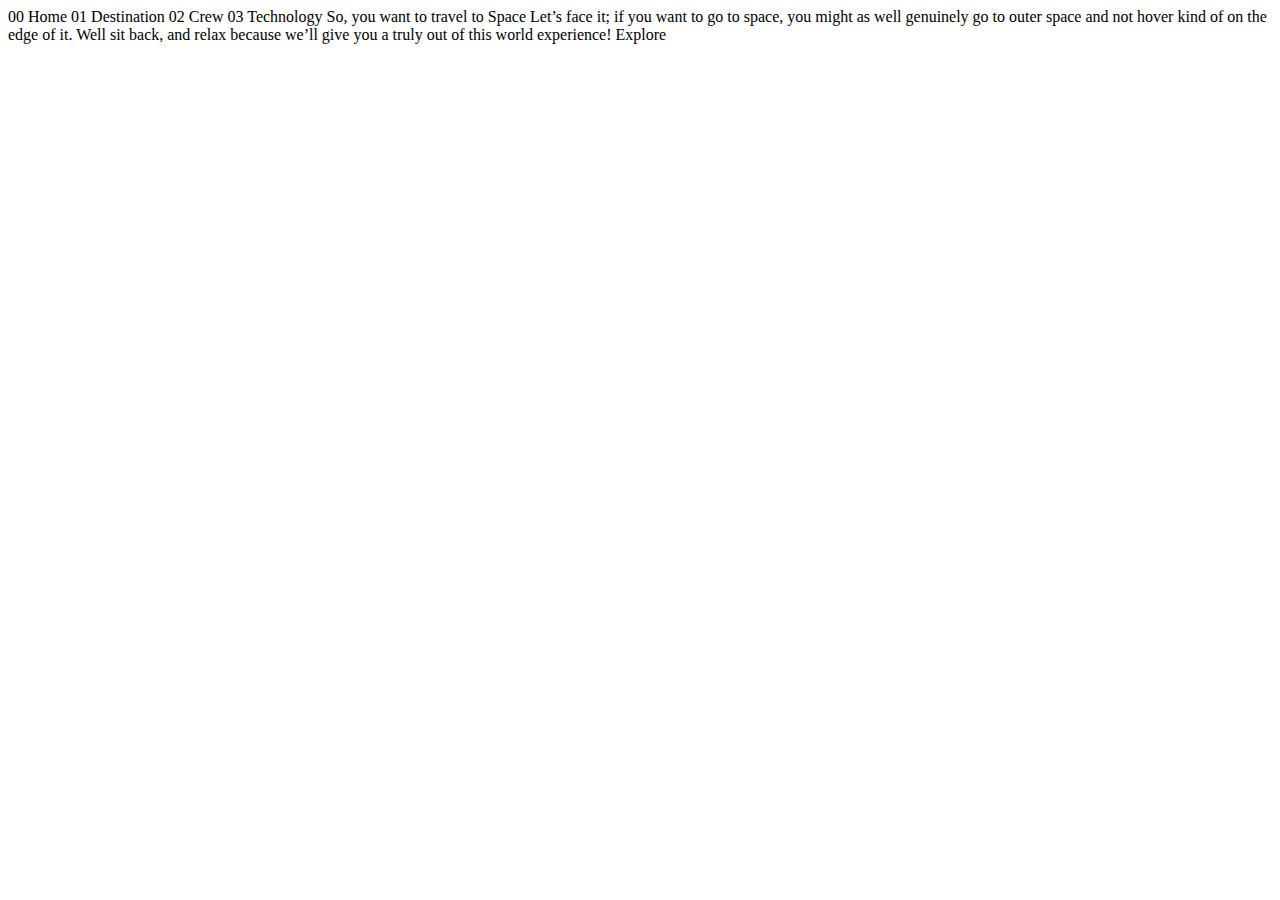
==== index.html @ 138da304 "initial commit" ====
<!DOCTYPE html>
<html lang="en">
<head>
  <meta charset="UTF-8">
  <meta name="viewport" content="width=device-width, initial-scale=1.0">

  <link rel="icon" type="image/png" sizes="32x32" href="./assets/favicon-32x32.png">
  
  <title>Frontend Mentor | Space tourism website</title>
</head>
<body>

  00 Home
  01 Destination
  02 Crew
  03 Technology

  So, you want to travel to
  Space
  Let’s face it; if you want to go to space, you might as well genuinely go to 
  outer space and not hover kind of on the edge of it. Well sit back, and relax 
  because we’ll give you a truly out of this world experience!

  Explore

</body>
</html>
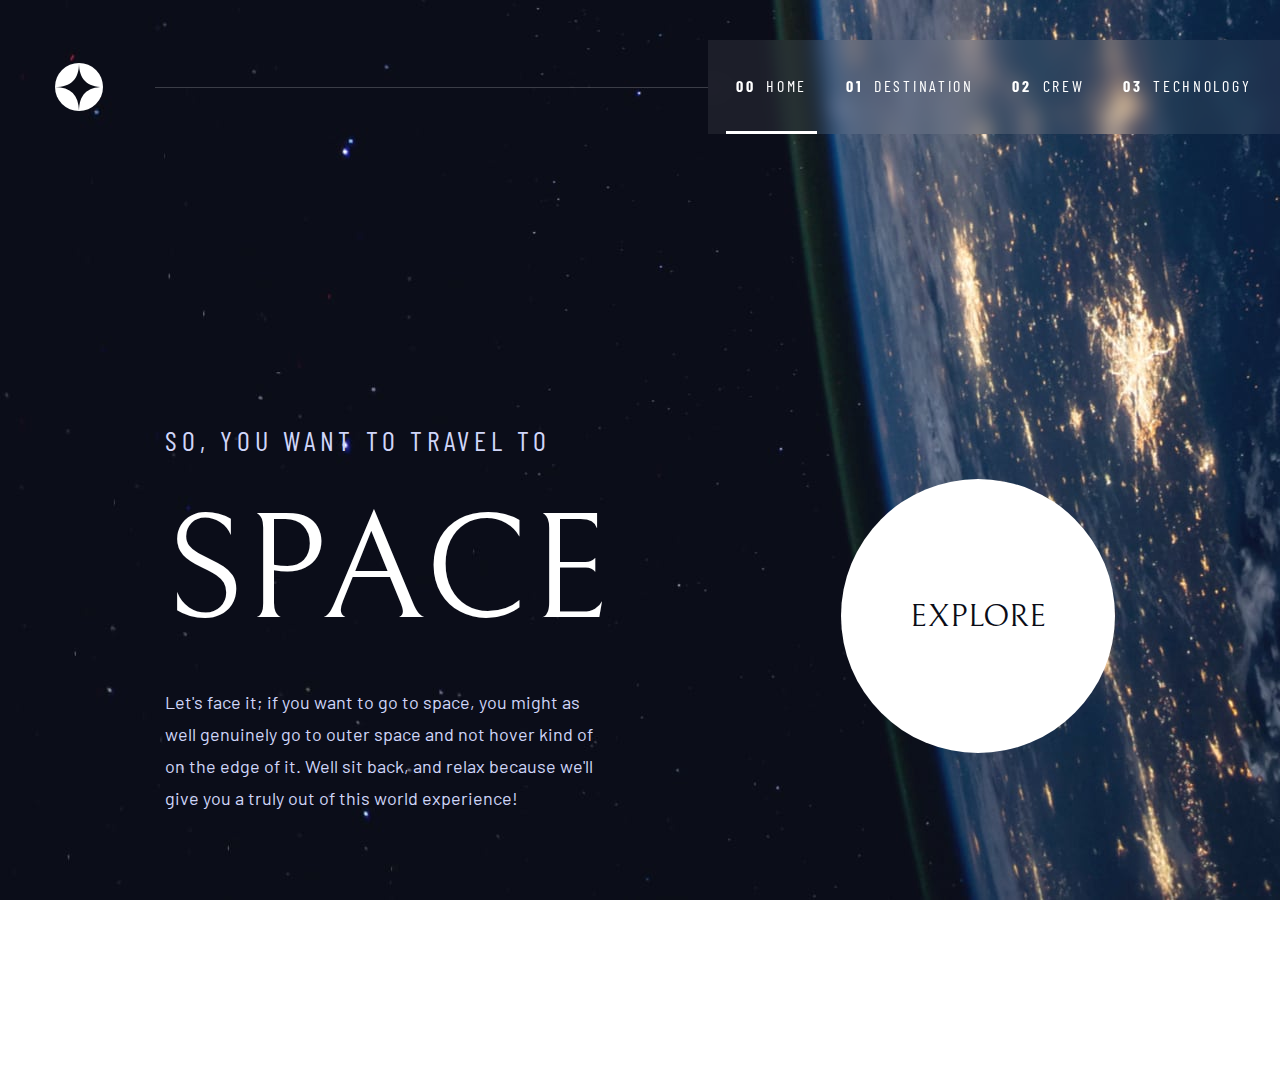
==== commit cf003de1: "index page done + responsiveness" ====
--- a/index.html
+++ b/index.html
@@ -1,27 +1,51 @@
 <!DOCTYPE html>
 <html lang="en">
-<head>
-  <meta charset="UTF-8">
-  <meta name="viewport" content="width=device-width, initial-scale=1.0">
+  <head>
+    <meta charset="UTF-8">
+    <meta name="viewport" content="width=device-width, initial-scale=1.0">
+    <link rel="icon" type="image/png" sizes="32x32" href="./assets/favicon-32x32.png">
+    <link rel="stylesheet" href="css/styles.css">
+    <title>Frontend Mentor | Space tourism website</title>
 
-  <link rel="icon" type="image/png" sizes="32x32" href="./assets/favicon-32x32.png">
-  
-  <title>Frontend Mentor | Space tourism website</title>
-</head>
-<body>
+    <!-- Google Fonts connection -->
+    <link rel="preconnect" href="https://fonts.googleapis.com">
+    <link rel="preconnect" href="https://fonts.gstatic.com" crossorigin>
+    <link href="https://fonts.googleapis.com/css2?family=Barlow+Condensed:wght@400;700&family=Barlow:wght@400;700&family=Bellefair&display=swap" rel="stylesheet">
 
-  00 Home
-  01 Destination
-  02 Crew
-  03 Technology
+    <script src="js/main.js" defer></script>
+  </head>
+  <body class="index-body">
+    <header class="primary-header flex">
+      <a href="index.html">
+        <img class="navlogo" src="assets/shared/logo.svg" alt="Space Tourism Logo">
+      </a>
+      <button class="mobile-nav-toggle" aria-controls="primary-navigation">
+        <span class="sr-only" aria-expanded="false">Menu</span>
+      </button>
+      <nav>
+        <ul class="primary-navigation underline-indicators flex" data-visible="false">
+          <li class="active navlinks"><a href="index.html"><span aria-hidden="true">00</span> Home</a></li>
+          <li class="navlinks"><a href="destination/moon.html"><span aria-hidden="true">01</span> Destination</a></li>
+          <li class="navlinks"><a href="crew/commander.html"><span aria-hidden="true">02</span> Crew</a></li>
+          <li class="navlinks"><a href="technology/technology-vehicle.html"><span aria-hidden="true">03</span> Technology</a></li>
+        </ul>
+      </nav>
+    </header>
 
-  So, you want to travel to
-  Space
-  Let’s face it; if you want to go to space, you might as well genuinely go to 
-  outer space and not hover kind of on the edge of it. Well sit back, and relax 
-  because we’ll give you a truly out of this world experience!
+    <div class="intro-container flex">
+      <div class="intro-content">
+        <h5 class="intro-h5">So, you want to travel to</h5>
+        <h1 class="intro-h1">Space</h1>
+        <p class="intro-desc">
+          Let's face it; if you want to go to space, you might as well genuinely go to 
+          outer space and not hover kind of on the edge of it. Well sit back, and relax 
+          because we'll give you a truly out of this world experience!
+        </p>
+      </div>
+      <a href="#" class="intro-explore flex">
+        <h4>Explore</h4>
+      </a>
+    </div>
 
-  Explore
-
-</body>
+  </body>
 </html>--- a/css/styles.css
+++ b/css/styles.css
@@ -0,0 +1,407 @@
+:root {
+    /*################ COLORS #################*/
+    --clr-dark: #0B0D17;
+    --clr-light: #D0D6F9;
+    --clr-white: #FFFFFF;
+
+    --clr-nav: rgba(255, 255, 255, 0.07);
+    --clr-state-hover: rgba(255, 255, 255, 0.5);
+    --clr-hover: rgba(255, 255, 255, 0.2);
+
+    /*############## TYPOGRAPHY ##############*/
+    --fnt-serif: 'Bellefair', serif;
+    --fnt-sans-cond: 'Barlow Condensed', sans-serif;
+    --fnt-sans-normal: 'Barlow', sans-serif;
+
+    --fnt-size-h1: 9.375rem;
+    --fnt-size-h2: 6.25rem;
+    --fnt-size-h3: 3.5rem;
+    --fnt-size-h4: 2rem;
+    --fnt-size-h5-subh: 1.75rem;
+    --fnt-size-subh2: 0.875rem;
+    --fnt-size-body: 1.125rem;
+    --fnt-size-nav: 1rem;
+
+    --chr-space-h5: 4.75px;
+    --chr-space-subh2: 2.35px;
+    --chr-space-nav: 2.7px;
+}
+
+@media screen and (max-width: 420px) {
+    :root {
+        --fnt-size-h1: 5rem;
+        --fnt-size-h2: 3.5rem;
+        --fnt-size-h3: 1.5rem;
+        --fnt-size-h4: 1.25rem;
+        --fnt-size-h5-subh: 1rem;
+        --fnt-size-body: 0.9375rem;
+    }
+}
+
+@media screen and (min-width: 421px) and (max-width: 850px) {
+    :root {
+        --fnt-size-h1: 9.375rem;
+        --fnt-size-h2: 5rem;
+        --fnt-size-h3: 2.5rem;
+        --fnt-size-h4: 2rem;
+        --fnt-size-h5-subh: 1.25rem;
+        --fnt-size-body: 1rem;
+        --fnt-size-nav: 0.875rem;
+    }
+}
+
+/* ------------------- */
+/* Reset               */
+/* ------------------- */
+
+/* https://piccalil.li/blog/a-modern-css-reset/ */
+
+/* Box sizing */
+*, *::before, *::after {
+    box-sizing: border-box;
+}
+
+/* Reset margins */
+body, h1, h2, h3, h4, h5, p, figure, picture {
+    margin: 0; 
+}
+
+h1, h2, h3, h4, h5, h6, p {
+    font-weight: 400;
+}
+
+/* make images easier to work with */
+img, picture {
+    max-width: 100%;
+    display: block;
+}
+
+/* make form elements easier to work with */
+input, button, textarea, select {
+    font: inherit;
+}
+
+/* remove animations for people who've turned them off */
+@media (prefers-reduced-motion: reduce) {  
+  *, *::before, *::after {
+    animation-duration: 0.01ms !important;
+    animation-iteration-count: 1 !important;
+    transition-duration: 0.01ms !important;
+    scroll-behavior: auto !important;
+  }
+}
+
+/* Utility Classes */
+.flex {
+    display: flex;
+}
+
+.sr-only {
+    position: absolute; 
+    width: 1px;
+    height: 1px;
+    padding: 0;
+    margin: -1px; 
+    overflow: hidden;
+    clip: rect(0, 0, 0, 0);
+    white-space: nowrap; /* added line */
+    border: 0;
+}
+
+.index-body {
+    background-image: url('../assets/home/background-home-desktop.jpg');
+    background-repeat: no-repeat;
+    background-size: cover;
+    height: 100vh;
+    font-family: var(--fnt-sans-normal);
+}
+
+.primary-header {
+    padding: 8px 0 0 55px;
+    justify-content: space-between;
+    align-items: center;
+}
+
+.primary-header::after {
+    content: '';
+    display: block;
+    position: relative;
+    height: 1px;
+    width: 100%;
+    margin-right: -20px;
+    background-color: var(--clr-hover);
+    order: 1;
+}
+
+.mobile-nav-toggle {
+    display: none;
+}
+
+.navlogo {
+    width: 48px;
+    height: 48px;
+    margin-right: 100px;
+    aspect-ratio: 1;
+}
+
+nav {
+    order: 2;
+    width: 100%;
+}
+
+.primary-navigation {
+    justify-content: space-evenly;
+    align-items: center;
+    background-color: var(--clr-nav);
+    position: relative;
+    backdrop-filter: blur(10px);
+    margin-block: 2rem;
+    list-style: none;
+    padding: 0;
+}
+
+.navlinks a {
+    text-decoration: none;
+    text-transform: uppercase;
+    font-size: var(--fnt-size-nav);
+    letter-spacing: var(--chr-space-nav);
+    color: var(--clr-white);
+    font-family: var(--fnt-sans-cond);
+}
+
+.navlinks a > span {
+    font-weight: bold !important;
+    margin-right: 5px;
+}
+
+.underline-indicators > * {
+    cursor: pointer;
+    padding: 36px 10px;
+    border: 0;
+    border-bottom: .2rem solid transparent;
+}
+
+.underline-indicators > *:hover,
+.underline-indicators > *:focus {
+    border-color: var(--clr-state-hover);
+}
+
+.underline-indicators > .active,
+.underline-indicators > [aria-selected="true"] {
+    color: var(--clr-white);
+    border-color: var(--clr-white); 
+}
+
+.navlinks:hover {
+    border-bottom: 3px solid var(--clr-state-hover);
+}
+
+@media screen and (max-width: 420px) {
+    .index-body {
+        background-image: url('../assets/home/background-home-mobile.jpg');
+        padding: 24px;
+    } 
+
+    .mobile-nav-toggle {
+        display: block;
+        position: absolute;
+        z-index: 2000;
+        right: 1rem;
+        top: 2rem;
+        background: transparent;
+        background-image: url(../assets/shared/icon-hamburger.svg);
+        background-repeat: no-repeat;
+        background-position: center;
+        width: 1.5rem;
+        aspect-ratio: 1;
+        border: 0;
+    }
+
+    .mobile-nav-toggle[aria-expanded="true"] {
+        background-image: url(../assets/shared/icon-close.svg);
+    }
+    
+    .mobile-nav-toggle:focus-visible {
+        outline: 5px solid white;
+        outline-offset: 5px;
+    }
+
+    .primary-navigation {
+        position: fixed;
+        z-index: 1000;
+        inset: 0 0 0 30%;
+        padding: min(20rem, 15vh) 2rem;
+        margin: 0;
+        flex-direction: column;
+        transform: translateX(100%);
+        transition: transform 500ms ease-in-out;
+        backdrop-filter: blur(30px);
+        justify-content: flex-start;
+        align-items: flex-start;
+    }
+
+    .primary-navigation[data-visible="true"] {
+        transform: translateX(0);
+    }
+    
+    .primary-navigation.underline-indicators > .active {
+       border: 0;
+    }
+
+    .primary-header::after {
+        display: none;
+    }
+
+    .navlinks {
+        padding: 20px 0;
+    }
+
+    .navlogo {
+        margin-right: 0;
+        width: 40px;
+        height: 40px;
+    }
+
+    .primary-header {
+        padding: 0;
+    }
+}
+
+@media screen and (min-width: 421px) and (max-width: 850px) {
+    .index-body {
+        background-image: url('../assets/home/background-home-tablet.jpg');
+        padding: 0;
+        background-position: center center;
+    } 
+    
+    .primary-navigation {
+        padding: 0 40px 0 50px;
+        margin: 0;
+        justify-content: space-between;
+    }
+
+    .primary-header {
+        padding: 0 0 0 30px;
+    }
+
+    .primary-header::after {
+        background-color: transparent;
+    }
+
+    .navlinks a > span {
+        display: none;
+    }
+
+    .navlinks {
+        padding-right: 20px;
+    }
+}
+
+
+.intro-container {
+    justify-content: space-between;
+    align-items: center;
+    padding: 165px 165px;
+    height: 100%;
+    width: 100%;
+}
+
+.intro-content {
+    line-height: 1.5;
+}
+
+.intro-h5 {
+    font-size: var(--fnt-size-h5-subh);
+    font-family: var(--fnt-sans-cond);
+    letter-spacing: var(--chr-space-h5);
+    text-transform: uppercase;
+    font-weight: normal;
+    color: var(--clr-light);
+}
+
+.intro-h1 {
+    font-size: var(--fnt-size-h1);
+    font-family: var(--fnt-serif);
+    text-transform: uppercase;
+    font-weight: normal;
+    color: var(--clr-white);
+}
+
+.intro-desc {
+    width: 444px;
+    font-size: var(--fnt-size-body);
+    font-weight: normal;
+    color: var(--clr-light);
+    line-height: 32px;
+}
+
+.intro-explore {
+    width: 274px;
+    height: 274px;
+    background-color: var(--clr-white);
+    border-radius: 50%;
+    justify-content: center;
+    align-items: center;
+    text-decoration: none;
+}
+
+.intro-explore h4 {
+    font-size: var(--fnt-size-h4);
+    font-family: var(--fnt-serif);
+    text-transform: uppercase;
+    color: var(--clr-dark);
+}
+
+.intro-explore:hover {
+    box-shadow: 0px 0px 0px 100px var(--clr-hover);
+    transition: 0.3s ease-in-out;
+}
+
+@media screen and (max-width: 420px) {
+    .intro-container {
+        flex-direction: column;
+        justify-content: center;
+        text-align: center;
+        padding: 0;
+    }
+
+    .intro-desc {
+        width: 100%;
+    }
+
+    .intro-explore {
+        width: 150px;
+        height: 150px;
+        margin-top: 80px;
+    }
+
+    .intro-content {
+        line-height: 2;
+    }
+}
+
+@media screen and (min-width: 421px) and (max-width: 850px) {
+    .intro-container {
+        flex-direction: column;
+        justify-content: center;
+        align-items: center;
+        text-align: center;
+        padding: 0;
+        height: 92%;
+    }
+
+    .intro-desc {
+        width: 100%;
+    }
+
+    .intro-content {
+        width: 450px;
+    }
+
+    .intro-explore {
+        width: 242px;
+        height: 242px;
+        margin-top: 156px;
+    }
+
+}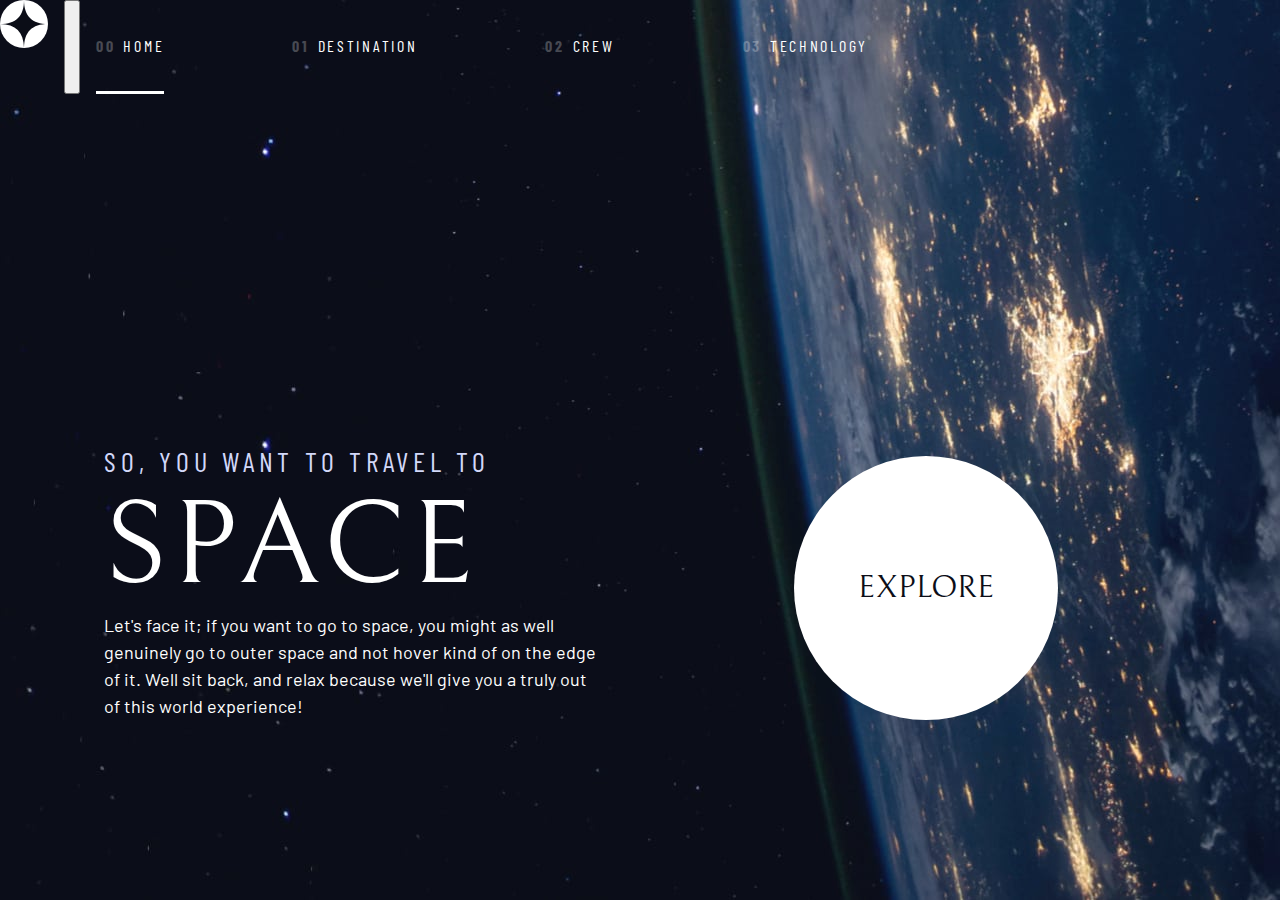
==== commit 7eb1dab2: "started project from the start w/ another approach" ====
--- a/index.html
+++ b/index.html
@@ -1,51 +1,48 @@
 <!DOCTYPE html>
 <html lang="en">
   <head>
-    <meta charset="UTF-8">
-    <meta name="viewport" content="width=device-width, initial-scale=1.0">
-    <link rel="icon" type="image/png" sizes="32x32" href="./assets/favicon-32x32.png">
-    <link rel="stylesheet" href="css/styles.css">
+    <meta charset="UTF-8" />
+    <meta name="viewport" content="width=device-width, initial-scale=1.0" />
     <title>Frontend Mentor | Space tourism website</title>
 
-    <!-- Google Fonts connection -->
-    <link rel="preconnect" href="https://fonts.googleapis.com">
-    <link rel="preconnect" href="https://fonts.gstatic.com" crossorigin>
-    <link href="https://fonts.googleapis.com/css2?family=Barlow+Condensed:wght@400;700&family=Barlow:wght@400;700&family=Bellefair&display=swap" rel="stylesheet">
+    <link rel="icon" type="image/png" sizes="32x32" href="./assets/favicon-32x32.png" />
+    <!-- Google fonts -->
+    <link rel="preconnect" href="https://fonts.googleapis.com" />
+    <link rel="preconnect" href="https://fonts.gstatic.com" crossorigin />
+    <link href="https://fonts.googleapis.com/css2?family=Barlow+Condensed:wght@400;700&family=Bellefair&family=Barlow:wght@400;700&display=swap" rel="stylesheet" />
 
-    <script src="js/main.js" defer></script>
+    <!-- CSS -->
+    <link rel="stylesheet" href="index.css" />
   </head>
-  <body class="index-body">
+  <body class="home">
+
     <header class="primary-header flex">
-      <a href="index.html">
-        <img class="navlogo" src="assets/shared/logo.svg" alt="Space Tourism Logo">
-      </a>
-      <button class="mobile-nav-toggle" aria-controls="primary-navigation">
-        <span class="sr-only" aria-expanded="false">Menu</span>
-      </button>
+      <div>
+        <img src="assets/shared/logo.svg" alt="space tourism logo" class="logo">
+      </div>
+      <button class="mobile-nav-toggle"><span class="sr-only">Menu</span></button>
       <nav>
-        <ul class="primary-navigation underline-indicators flex" data-visible="false">
-          <li class="active navlinks"><a href="index.html"><span aria-hidden="true">00</span> Home</a></li>
-          <li class="navlinks"><a href="destination/moon.html"><span aria-hidden="true">01</span> Destination</a></li>
-          <li class="navlinks"><a href="crew/commander.html"><span aria-hidden="true">02</span> Crew</a></li>
-          <li class="navlinks"><a href="technology/technology-vehicle.html"><span aria-hidden="true">03</span> Technology</a></li>
-        </ul>
+          <ul class="primary-navigation flex underline-indicators">
+              <li class="active"><a href="index.html" class="txt-white fs-300 uppercase letter-spacing-2 ff-sans-cond"><span>00</span>Home</a>
+              <li><a href="destination.html" class="txt-white fs-300 uppercase letter-spacing-2 ff-sans-cond"><span>01</span>Destination</a>
+              <li><a href="crew.html" class="txt-white fs-300 uppercase letter-spacing-2 ff-sans-cond"><span>02</span>Crew</a>
+              <li><a href="technology.html" class="txt-white fs-300 uppercase letter-spacing-2 ff-sans-cond"><span>03</span>Technology</a>
+          </ul>
       </nav>
     </header>
-
-    <div class="intro-container flex">
-      <div class="intro-content">
-        <h5 class="intro-h5">So, you want to travel to</h5>
-        <h1 class="intro-h1">Space</h1>
-        <p class="intro-desc">
-          Let's face it; if you want to go to space, you might as well genuinely go to 
-          outer space and not hover kind of on the edge of it. Well sit back, and relax 
-          because we'll give you a truly out of this world experience!
-        </p>
+    
+    <div class="grid-container grid-container--home">
+      <div>
+        <h1 class="txt-accent fs-500 ff-sans-cond uppercase letter-spacing-1">So, you want to travel to
+        <span class="txt-white fs-900 ff-serif uppercase d-block">Space</span></h1>
+        <p>Let's face it; if you want to go to space, you might as well genuinely go to
+        outer space and not hover kind of on the edge of it. Well sit back, and
+        relax because we'll give you a truly out of this world experience!</p>
       </div>
-      <a href="#" class="intro-explore flex">
-        <h4>Explore</h4>
-      </a>
+      <div>
+        <a href="#" class="large-button uppercase ff-serif txt-dark bg-white">Explore</a>
+      </div>
     </div>
 
   </body>
-</html>+</html>
--- a/index.css
+++ b/index.css
@@ -0,0 +1,384 @@
+/* ------------------ */
+/* Custom properties  */
+/* ------------------ */
+:root {
+    /* colors */
+  --clr-dark: 230 35% 7%;
+  --clr-light: 231 77% 90%;
+  --clr-white: 0 0% 100%;
+
+  /* font-sizes */
+  --fs-900: clamp(5rem, 8vw + 1rem, 9.375rem);
+  --fs-800: 3.5rem;
+  --fs-700: 1.5rem;
+  --fs-600: 1rem;
+  --fs-500: 1.75rem;
+  --fs-400: 0.9375rem;
+  --fs-300: 1rem;
+  --fs-200: 0.875rem;
+
+  /* font-families */
+  --ff-serif: "Bellefair", serif;
+  --ff-sans-cond: "Barlow Condensed", sans-serif;
+  --ff-sans-normal: "Barlow", sans-serif;
+}
+
+@media (min-width: 35em) {
+    :root {
+        /* font-sizes */
+        --fs-800: 5rem;
+        --fs-700: 2.5rem;
+        --fs-600: 1.5rem;
+        --fs-400: 1rem;
+    }
+}
+
+@media (min-width: 45em) {
+    :root {
+        /* font-sizes */
+        --fs-800: 6.25rem;
+        --fs-700: 3.5rem;
+        --fs-600: 2rem;
+        --fs-400: 1.125rem;
+    }
+}
+
+/* ------------------ */
+/* Reset              */
+/* ------------------ */
+
+/* https://piccalil.li/blog/a-modern-css-reset/ */
+*,
+*::after,
+*::before {
+  box-sizing: border-box;
+}
+
+/* Reset margins */
+body,
+h1,
+h2,
+h3,
+h4,
+h5,
+p,
+figure,
+picture {
+  margin: 0;
+}
+
+h1,
+h2,
+h3,
+h4,
+h5,
+h6,
+p {
+    font-weight: 400;
+}
+
+/* set up the body */
+body {
+    font-family: var(--ff-sans-normal);
+    font-size: var(--fs-400);
+    background-color: hsl(var(--clr-dark));
+    color: hsl(var(--clr-white));
+    line-height: 1.5;
+    min-height: 100vh;
+
+    display: grid;
+    grid-template-rows: min-content 1fr;
+}
+
+/* make images easier to work with */
+img,
+picture {
+    max-width: 100%;
+    display: block;
+}
+
+/* make forms easier to work with */
+input,
+button,
+textarea,
+select {
+    font: inherit;
+}
+
+/* remove animations for people who turned them off */
+@media (prefers-reduced-motion: reduce) {
+    *,
+    *::before,
+    *::after {
+        animation-duration: 0.01ms !important;
+        animation-iteration-count: 1 !important;
+        transition-duration: 0.01ms !important;
+        scroll-behavior: auto !important;
+    }
+}
+
+/* ------------------ */
+/* Utility classes    */
+/* ------------------ */
+
+.flex {
+    display: flex;
+    gap: var(--gap, 1rem);
+}
+
+.grid {
+    display: grid;
+    gap: var(--gap, 1rem);
+}
+
+.d-block {
+    display: block;
+}
+
+.flow > *:where(:not(:first-child)) {
+    margin-top: var(--flow-space, 1rem);
+}
+
+.container {
+    padding-inline: 2em;
+    margin-inline: auto;
+    max-width: 80rem;
+}
+
+.grid-container {
+    text-align: center;
+    display: grid;
+    place-items: center;
+    padding-inline: 1rem;
+}
+
+.grid-container * {
+    max-width: 50ch;
+}
+
+@media (min-width: 45em) {
+    .grid-container {
+        text-align: left;
+        column-gap: var(--container-gap, 2rem);   
+        grid-template-columns: minmax(2em, 1fr) repeat(2, minmax(0, 40rem)) minmax(2em, 1fr);
+    }
+
+    .grid-container > *:first-child {
+        grid-column: 2;
+    }
+    
+    .grid-container > *:last-child {
+        grid-column: 3;
+    }
+
+    .grid-container--home {
+        padding-bottom: max(6rem, 20vh);
+        align-items: end;
+    }
+}
+
+.sr-only {
+    position: absolute;
+    width: 1px;
+    height: 1px;
+    padding: 0;
+    margin: -1px;
+    overflow: hidden;
+    clip: rect(0, 0, 0, 0);
+    white-space: nowrap; /* added line */
+    border: 0;
+}
+
+/* colors */
+.bg-dark { background-color: hsl(var(--clr-dark)); }
+.bg-accent { background-color: hsl(var(--clr-light)); }
+.bg-white { background-color: hsl(var(--clr-white)); }
+
+.txt-dark { color: hsl(var(--clr-dark)); }
+.txt-accent { color: hsl(var(--clr-light)); }
+.txt-white { color: hsl(var(--clr-white)); }
+
+/* typography */
+.ff-serif { font-family: var(--ff-serif); }
+.ff-sans-cond { font-family: var(--ff-sans-cond); }
+.ff-sans-normal { font-family: var(--ff-sans-normal); }
+
+.letter-spacing-1 { letter-spacing: 4.75px; }
+.letter-spacing-2 { letter-spacing: 2.7px; }
+.letter-spacing-3 { letter-spacing: 2.35px; }
+
+.uppercase { text-transform: uppercase; }
+
+.fs-900 { font-size: var(--fs-900); }
+.fs-800 { font-size: var(--fs-800); }
+.fs-700 { font-size: var(--fs-700); }
+.fs-600 { font-size: var(--fs-600); }
+.fs-500 { font-size: var(--fs-500); }
+.fs-400 { font-size: var(--fs-400); }
+.fs-300 { font-size: var(--fs-300); }
+.fs-200 { font-size: var(--fs-200); }
+
+.fs-900,
+.fs-800,
+.fs-700,
+.fs-600 {
+    line-height: 1.1;
+}
+
+.numbered-title {
+    font-family: var(--ff-sans-cond);
+    font-size: var(--fs-500);
+    text-transform: uppercase;
+    letter-spacing: 4.72px;
+}
+
+.numbered-title > span {
+    margin-right: .5em;
+    font-weight: 700;
+    color: hsl(var(--clr-white) / .25);
+}
+
+
+/* ------------------ */
+/* Components         */
+/* ------------------ */
+
+.large-button {
+    font-size: 2rem;
+    position: relative;
+    display: inline-grid;
+    z-index: 1;
+    place-content:  center;
+    padding: 0 2em;
+    border-radius: 50%;
+    aspect-ratio: 1;
+    text-decoration: none;
+}
+
+.large-button::after {
+    content: '';
+    position: absolute;
+    z-index: -1;
+    width: 100%;
+    height: 100%;
+    background-color: hsl(var(--clr-white) / .15);
+    border-radius: inherit;
+    opacity: 0;
+    transition: opacity 500ms linear, transform 750ms ease-in-out;
+}
+
+.large-button:hover::after,
+.large-button:focus::after {
+    transform: scale(1.5);
+    opacity: 1;
+}
+
+.primary-navigation {
+    --gap: 8rem;
+    --underline-gap: 2rem;
+    list-style: none;
+    padding: 0;
+    margin: 0;
+}
+
+.primary-navigation a {
+    text-decoration: none;
+}
+
+.primary-navigation a > span {
+    font-weight: 700;
+    color: hsl(var(--clr-white) / .25);
+    margin-right: .5em;
+}
+
+.underline-indicators > * {
+    cursor: pointer;
+    padding: var(--underline-gap, 1rem) 0;
+    border: 0;
+    border-bottom: .2rem solid hsl(var(--clr-white) / 0);
+}
+
+.underline-indicators > *:hover,
+.underline-indicators > *:focus  {
+    border-color: hsl(var(--clr-white) / .5);
+}
+
+.underline-indicators > .active,
+.underline-indicators > [aria-selected="true"] {
+    color: hsl(var(--clr-white));
+    border-color: hsl(var(--clr-white) / 1);
+}
+
+.tab-list {
+    --gap: 2rem;
+}
+
+.dot-indicators > * {
+    cursor: pointer;
+    border: 0;
+    border-radius: 50%;
+    aspect-ratio: 1;
+    padding: .5em;
+    background-color: hsl(var(--clr-white) / .25);
+}
+
+.dot-indicators > *:hover,
+.dot-indicators > *:focus {
+    background-color: hsl(var(--clr-white) / .5);
+}
+
+.dot-indicators > [aria-selected="true"] {
+    background-color: hsl(var(--clr-white) / 1);
+}
+
+.number-indicators {
+    flex-direction: column;
+}
+
+.number-indicators > * {
+    cursor: pointer;
+    border: .2rem solid hsl(var(--clr-white) / .25);
+    background-color: hsl(var(--clr-dark));
+    border-radius: 50%;
+    width: 80px;
+    padding: 0;
+    aspect-ratio: 1;
+}
+
+.number-indicators > *:hover,
+.number-indicators > *:focus {
+    border-color: hsl(var(--clr-white) / 1);
+}
+
+.number-indicators > [aria-selected="true"] {
+    background-color: hsl(var(--clr-white) / 1);
+    color: hsl(var(--clr-dark));
+}
+
+
+/* ------------------ */
+/* Page specific      */
+/* ------------------ */
+
+body {
+    background-position: bottom center;
+    background-size: cover;
+    background-repeat: no-repeat;
+}
+
+.home {
+    background-image: url('../assets/home/background-home-mobile.jpg');
+}
+
+@media (min-width: 35em) {
+    .home {
+        background-position: center center;
+        background-image: url('../assets/home/background-home-tablet.jpg');
+    }
+}
+
+@media (min-width: 45em) {
+    .home {
+        background-image: url('../assets/home/background-home-desktop.jpg');
+    }
+}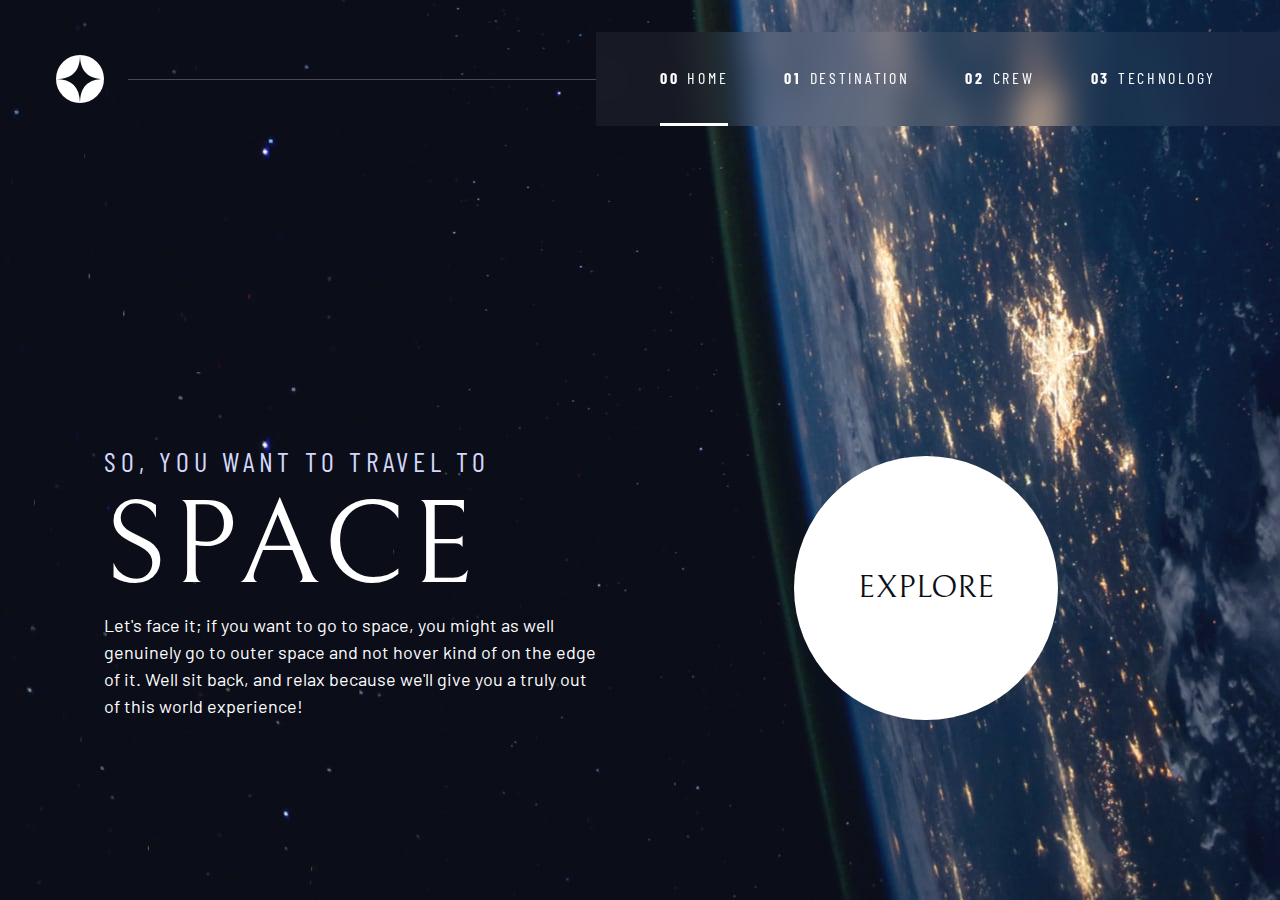
==== commit e45c5982: "added accessibility and animations to index" ====
--- a/index.html
+++ b/index.html
@@ -11,27 +11,30 @@
     <link rel="preconnect" href="https://fonts.gstatic.com" crossorigin />
     <link href="https://fonts.googleapis.com/css2?family=Barlow+Condensed:wght@400;700&family=Bellefair&family=Barlow:wght@400;700&display=swap" rel="stylesheet" />
 
-    <!-- CSS -->
+    <!-- CSS and JavaScript-->
     <link rel="stylesheet" href="index.css" />
+    <script src="js/main.js" defer></script>
   </head>
   <body class="home">
-
+    <a href="#main" class="skip-to-content">Skip to content</a>
     <header class="primary-header flex">
       <div>
         <img src="assets/shared/logo.svg" alt="space tourism logo" class="logo">
       </div>
-      <button class="mobile-nav-toggle"><span class="sr-only">Menu</span></button>
+      <button class="mobile-nav-toggle" aria-controls="primary-navigation">
+        <span class="sr-only" aria-expanded="false">Menu</span>
+      </button>
       <nav>
-          <ul class="primary-navigation flex underline-indicators">
-              <li class="active"><a href="index.html" class="txt-white fs-300 uppercase letter-spacing-2 ff-sans-cond"><span>00</span>Home</a>
-              <li><a href="destination.html" class="txt-white fs-300 uppercase letter-spacing-2 ff-sans-cond"><span>01</span>Destination</a>
-              <li><a href="crew.html" class="txt-white fs-300 uppercase letter-spacing-2 ff-sans-cond"><span>02</span>Crew</a>
-              <li><a href="technology.html" class="txt-white fs-300 uppercase letter-spacing-2 ff-sans-cond"><span>03</span>Technology</a>
+          <ul id="primary-navigation" data-visible="false" class="primary-navigation flex underline-indicators">
+              <li class="active"><a href="index.html" class="txt-white fs-300 uppercase letter-spacing-2 ff-sans-cond"><span aria-hidden="true">00</span>Home</a>
+              <li><a href="destination.html" class="txt-white fs-300 uppercase letter-spacing-2 ff-sans-cond"><span aria-hidden="true">01</span>Destination</a>
+              <li><a href="crew.html" class="txt-white fs-300 uppercase letter-spacing-2 ff-sans-cond"><span aria-hidden="true">02</span>Crew</a>
+              <li><a href="technology.html" class="txt-white fs-300 uppercase letter-spacing-2 ff-sans-cond"><span aria-hidden="true">03</span>Technology</a>
           </ul>
       </nav>
     </header>
     
-    <div class="grid-container grid-container--home">
+    <main id="main" class="grid-container grid-container--home">
       <div>
         <h1 class="txt-accent fs-500 ff-sans-cond uppercase letter-spacing-1">So, you want to travel to
         <span class="txt-white fs-900 ff-serif uppercase d-block">Space</span></h1>
@@ -42,7 +45,7 @@
       <div>
         <a href="#" class="large-button uppercase ff-serif txt-dark bg-white">Explore</a>
       </div>
-    </div>
+    </main>
 
   </body>
 </html>
--- a/index.css
+++ b/index.css
@@ -88,6 +88,7 @@
 
     display: grid;
     grid-template-rows: min-content 1fr;
+    overflow-x: hidden;
 }
 
 /* make images easier to work with */
@@ -189,6 +190,21 @@
     border: 0;
 }
 
+.skip-to-content {
+    position: absolute;
+    z-index: 20;
+    background-color: hsl(var(--clr-white));
+    color: hsl(var(--clr-dark));
+    padding: .5em 1em;
+    margin-inline: auto;
+    transform: translateY(-100%);
+    transition: transform 250ms ease-in;
+}
+
+.skip-to-content:focus {
+    transform: translateY(0);
+}
+
 /* colors */
 .bg-dark { background-color: hsl(var(--clr-dark)); }
 .bg-accent { background-color: hsl(var(--clr-light)); }
@@ -273,12 +289,25 @@
     opacity: 1;
 }
 
+/* primary-header */
+
+.logo {
+    margin: 1.5rem clamp(1.5rem, 5vw, 3.5rem);
+}
+
+.primary-header {
+    justify-content: space-between;
+    align-items: center;
+}
+
 .primary-navigation {
-    --gap: 8rem;
+    /* standard styling if browser does not support the backdrop-filter function */
+    --gap: clamp(1.5rem, 5vw, 3.5rem);
     --underline-gap: 2rem;
     list-style: none;
     padding: 0;
     margin: 0;
+    background-color: hsl(var(--clr-dark) / 0.95);
 }
 
 .primary-navigation a {
@@ -287,8 +316,105 @@
 
 .primary-navigation a > span {
     font-weight: 700;
-    color: hsl(var(--clr-white) / .25);
     margin-right: .5em;
+}
+
+.mobile-nav-toggle {
+    display: none;
+}
+
+@supports (backdrop-filter: blur(1rem)) {
+    /* Checks if browser supports the backdrop-filter function and applies this style instead of the standard */
+    .primary-navigation {
+        --gap: clamp(1.5rem, 5vw, 3.5rem);
+        --underline-gap: 2rem;
+        list-style: none;
+        padding: 0;
+        margin: 0;
+        background-color: hsl(var(--clr-white) / 0.05);
+        backdrop-filter: blur(1rem);
+    }
+}
+
+@media (max-width: 35em) {
+    .primary-navigation {
+        --underline-gap: .5rem;
+        position: fixed;
+        z-index: 10;
+        inset: 0 0 0 30%;
+        list-style: none;
+        padding: min(20rem, 15vh) 2rem;
+        margin: 0;
+        flex-direction: column;
+        transform: translateX(100%);
+        transition: transform 500ms ease-in-out;
+    }
+
+    .primary-navigation.underline-indicators > .active {
+        border: 0;
+    }
+
+    .primary-navigation[data-visible="true"] {
+        transform: translateX(0);
+    }
+
+    .mobile-nav-toggle {
+        display: block;
+        position: absolute;
+        z-index: 20;
+        right: 1rem;
+        top: 2rem;
+        background: transparent;
+        border: 0;
+        background-image: url('./assets/shared/icon-hamburger.svg');
+        background-repeat: no-repeat;
+        background-position: center center;
+        width: 1.5rem;
+        aspect-ratio: 1;
+    }
+
+    .mobile-nav-toggle[aria-expanded="true"] {
+        background-image: url('./assets/shared/icon-close.svg');
+    }
+
+    .mobile-nav-toggle:focus-visible {
+        outline: 2px solid hsl(var(--clr-white) / .25);
+        outline-offset: 5px;
+    }
+}
+
+
+@media (min-width: 35em) {
+    .primary-navigation {
+        padding-inline: clamp(3rem, 5vw, 7rem);
+    }
+}
+
+@media (min-width: 35em) and (max-width: 44.999em) {
+    .primary-navigation a > span {
+        display: none;
+    }
+}
+
+@media (min-width: 45em) {
+    .primary-header::after {
+        content: '';
+        display: block;
+        position: relative;
+        height: 1px;
+        width: 100%;
+        background-color: hsl(var(--clr-white) / .25);
+        order: 1;
+        margin-right: -2.5rem;
+    }
+
+    nav {
+        order: 2;
+    }
+    
+    .primary-navigation {
+        margin-block: 2rem;
+    }
 }
 
 .underline-indicators > * {
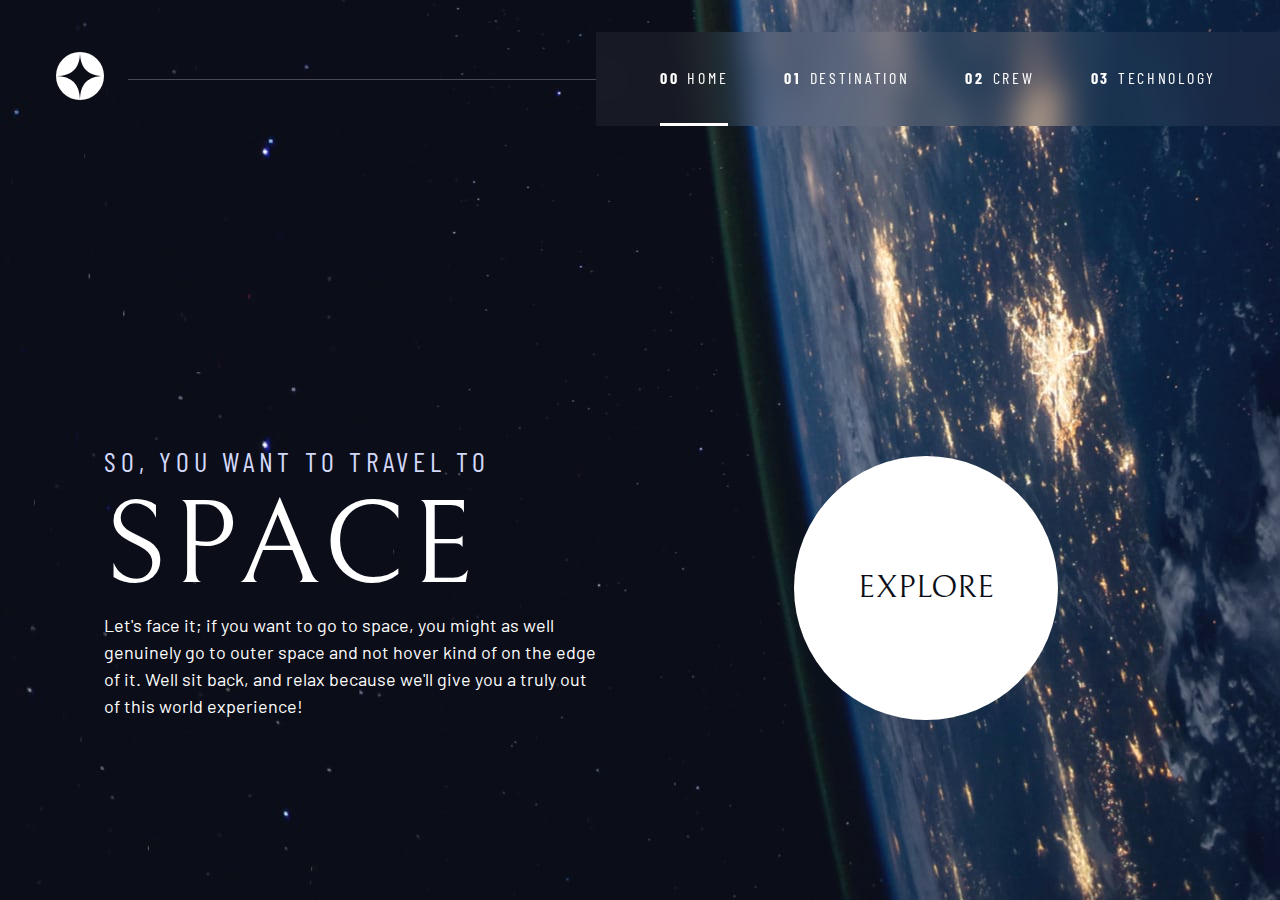
==== commit b52c361d: "fixed hyperlinks in navigation and some added js" ====
--- a/index.html
+++ b/index.html
@@ -13,7 +13,7 @@
 
     <!-- CSS and JavaScript-->
     <link rel="stylesheet" href="index.css" />
-    <script src="js/main.js" defer></script>
+    <script src="js/navigation.js" defer></script>
   </head>
   <body class="home">
     <a href="#main" class="skip-to-content">Skip to content</a>
@@ -27,9 +27,9 @@
       <nav>
           <ul id="primary-navigation" data-visible="false" class="primary-navigation flex underline-indicators">
               <li class="active"><a href="index.html" class="txt-white fs-300 uppercase letter-spacing-2 ff-sans-cond"><span aria-hidden="true">00</span>Home</a>
-              <li><a href="destination.html" class="txt-white fs-300 uppercase letter-spacing-2 ff-sans-cond"><span aria-hidden="true">01</span>Destination</a>
-              <li><a href="crew.html" class="txt-white fs-300 uppercase letter-spacing-2 ff-sans-cond"><span aria-hidden="true">02</span>Crew</a>
-              <li><a href="technology.html" class="txt-white fs-300 uppercase letter-spacing-2 ff-sans-cond"><span aria-hidden="true">03</span>Technology</a>
+              <li><a href="destination/destination.html" class="txt-white fs-300 uppercase letter-spacing-2 ff-sans-cond"><span aria-hidden="true">01</span>Destination</a>
+              <li><a href="crew/crew.html" class="txt-white fs-300 uppercase letter-spacing-2 ff-sans-cond"><span aria-hidden="true">02</span>Crew</a>
+              <li><a href="technology/technology.html" class="txt-white fs-300 uppercase letter-spacing-2 ff-sans-cond"><span aria-hidden="true">03</span>Technology</a>
           </ul>
       </nav>
     </header>
--- a/index.css
+++ b/index.css
@@ -39,6 +39,7 @@
         --fs-800: 6.25rem;
         --fs-700: 3.5rem;
         --fs-600: 2rem;
+        --fs-500: 1.75rem;
         --fs-400: 1.125rem;
     }
 }
@@ -95,7 +96,6 @@
 img,
 picture {
     max-width: 100%;
-    display: block;
 }
 
 /* make forms easier to work with */
@@ -140,42 +140,14 @@
     margin-top: var(--flow-space, 1rem);
 }
 
+.flow-space--small {
+    --flow-space: .5rem;
+}
+
 .container {
     padding-inline: 2em;
     margin-inline: auto;
     max-width: 80rem;
-}
-
-.grid-container {
-    text-align: center;
-    display: grid;
-    place-items: center;
-    padding-inline: 1rem;
-}
-
-.grid-container * {
-    max-width: 50ch;
-}
-
-@media (min-width: 45em) {
-    .grid-container {
-        text-align: left;
-        column-gap: var(--container-gap, 2rem);   
-        grid-template-columns: minmax(2em, 1fr) repeat(2, minmax(0, 40rem)) minmax(2em, 1fr);
-    }
-
-    .grid-container > *:first-child {
-        grid-column: 2;
-    }
-    
-    .grid-container > *:last-child {
-        grid-column: 3;
-    }
-
-    .grid-container--home {
-        padding-bottom: max(6rem, 20vh);
-        align-items: end;
-    }
 }
 
 .sr-only {
@@ -419,9 +391,10 @@
 
 .underline-indicators > * {
     cursor: pointer;
-    padding: var(--underline-gap, 1rem) 0;
+    padding: var(--underline-gap, .5rem) 0;
     border: 0;
     border-bottom: .2rem solid hsl(var(--clr-white) / 0);
+    background-color: transparent;
 }
 
 .underline-indicators > *:hover,
@@ -482,9 +455,9 @@
 }
 
 
-/* ------------------ */
-/* Page specific      */
-/* ------------------ */
+/* --------------------------- */
+/* Page specific background    */
+/* --------------------------- */
 
 body {
     background-position: bottom center;
@@ -496,15 +469,204 @@
     background-image: url('../assets/home/background-home-mobile.jpg');
 }
 
+.destination {
+    background-image: url('assets/destination/background-destination-mobile.jpg');
+}
+
+.crew {
+    background-image: url('assets/crew/background-crew-mobile.jpg');
+}
+
 @media (min-width: 35em) {
     .home {
         background-position: center center;
         background-image: url('../assets/home/background-home-tablet.jpg');
     }
+
+    .destination {
+        background-position: center center;
+        background-image: url('../assets/destination/background-destination-tablet.jpg');
+    }
+
+    .crew {
+        background-position: center center;
+        background-image: url('assets/crew/background-crew-tablet.jpg');
+    }
 }
 
 @media (min-width: 45em) {
     .home {
         background-image: url('../assets/home/background-home-desktop.jpg');
     }
+
+    .destination {
+        background-image: url('../assets/destination/background-destination-desktop.jpg');
+    }
+
+    .crew {
+        background-image: url('assets/crew/background-crew-desktop.jpg');
+    }
+}
+
+/* --------------------------- */
+/* Layout                      */
+/* --------------------------- */
+
+.grid-container {
+    text-align: center;
+    display: grid;
+    place-items: center;
+    padding-inline: 1rem;
+    padding-bottom: 4rem;
+}
+
+.grid-container p:not([class]) {
+    max-width: 50ch;
+}
+
+.numbered-title {
+    grid-area: title;
+}
+
+/* destination layout */
+.grid-container--destination {
+    --flow-space: 2rem;
+    grid-template-areas:
+        'title'
+        'image'
+        'tabs'
+        'content';
+}
+
+.grid-container--destination > .destination-img {
+    grid-area: image;
+    max-width: 60%;
+}
+
+.grid-container--destination > .tab-list {
+    grid-area: tabs;
+}
+
+.grid-container--destination > .destination-info {
+    grid-area: content;
+}
+
+.destination-meta {
+    flex-direction: column;
+    border-top: 1px solid hsl( var(--clr-white) / .1);
+    padding-top: 2.5rem;
+    margin-top: 2.5rem;
+}
+
+.destination-meta p {
+    font-size: 1.75rem;
+}
+
+/* crew layout */
+.grid-container--crew {
+    --flow-space: 2rem;
+    grid-template-areas:
+        'title'
+        'image'
+        'dots'
+        'content';
+}
+
+.grid-container--crew > picture {
+    grid-area: image;
+    max-width: 60%;
+    border-bottom: 1px solid hsl(var(--clr-white) / .1);
+}
+
+.grid-container--crew > .dot-indicators {
+    grid-area: dots;
+}
+
+.grid-container--crew > .crew-details {
+    grid-area: content;
+}
+
+.crew-details h2 {
+    color: hsl(var(--clr-white) / .5);
+}
+
+@media (min-width: 35em) {
+    .numbered-title {
+        justify-self: start;
+        margin-top: 2rem;
+    }
+
+    .destination-meta {
+        flex-direction: row;
+        justify-content: space-evenly;
+    }
+
+    .grid-container--crew {
+        padding-bottom: 0;
+        grid-template-areas:
+            'title'
+            'content'
+            'dots'
+            'image';
+    }
+}
+
+@media (min-width: 45em) {
+    .grid-container {
+        text-align: left;
+        column-gap: var(--container-gap, 2rem);   
+        grid-template-columns: minmax(2em, 1fr) repeat(2, minmax(0, 40rem)) minmax(2em, 1fr);
+    }
+
+    .grid-container--home {
+        padding-bottom: max(6rem, 20vh);
+        align-items: end;
+    }
+    
+    .grid-container--home > *:first-child {
+        grid-column: 2;
+    }
+    
+    .grid-container--home > *:last-child {
+        grid-column: 3;
+    }
+
+    .grid-container--destination {
+        justify-items: start;
+        align-content: start;
+        grid-template-areas:
+            '. title title .'
+            '. image tabs.'
+            '. image content.'
+    }
+
+    .grid-container--destination > .destination-img,
+    .grid-container--crew > picture {
+        max-width: 80%;
+    }
+
+    .destination-meta {
+        --gap: min(6vw, 6rem);
+        justify-content: start;
+    }
+
+    .grid-container--crew {
+        grid-template-areas:
+            '. title title .'
+            '. content image .'
+            '. dots image .';
+        
+    }
+
+    .grid-container--crew > .dot-indicators {
+        justify-self: start;
+    }
+
+    .grid-container--crew > picture {
+        align-self: end;
+    }
+
+    .grid-container--crew > .crew-details {
+       place-self: end start;
+    }
 }